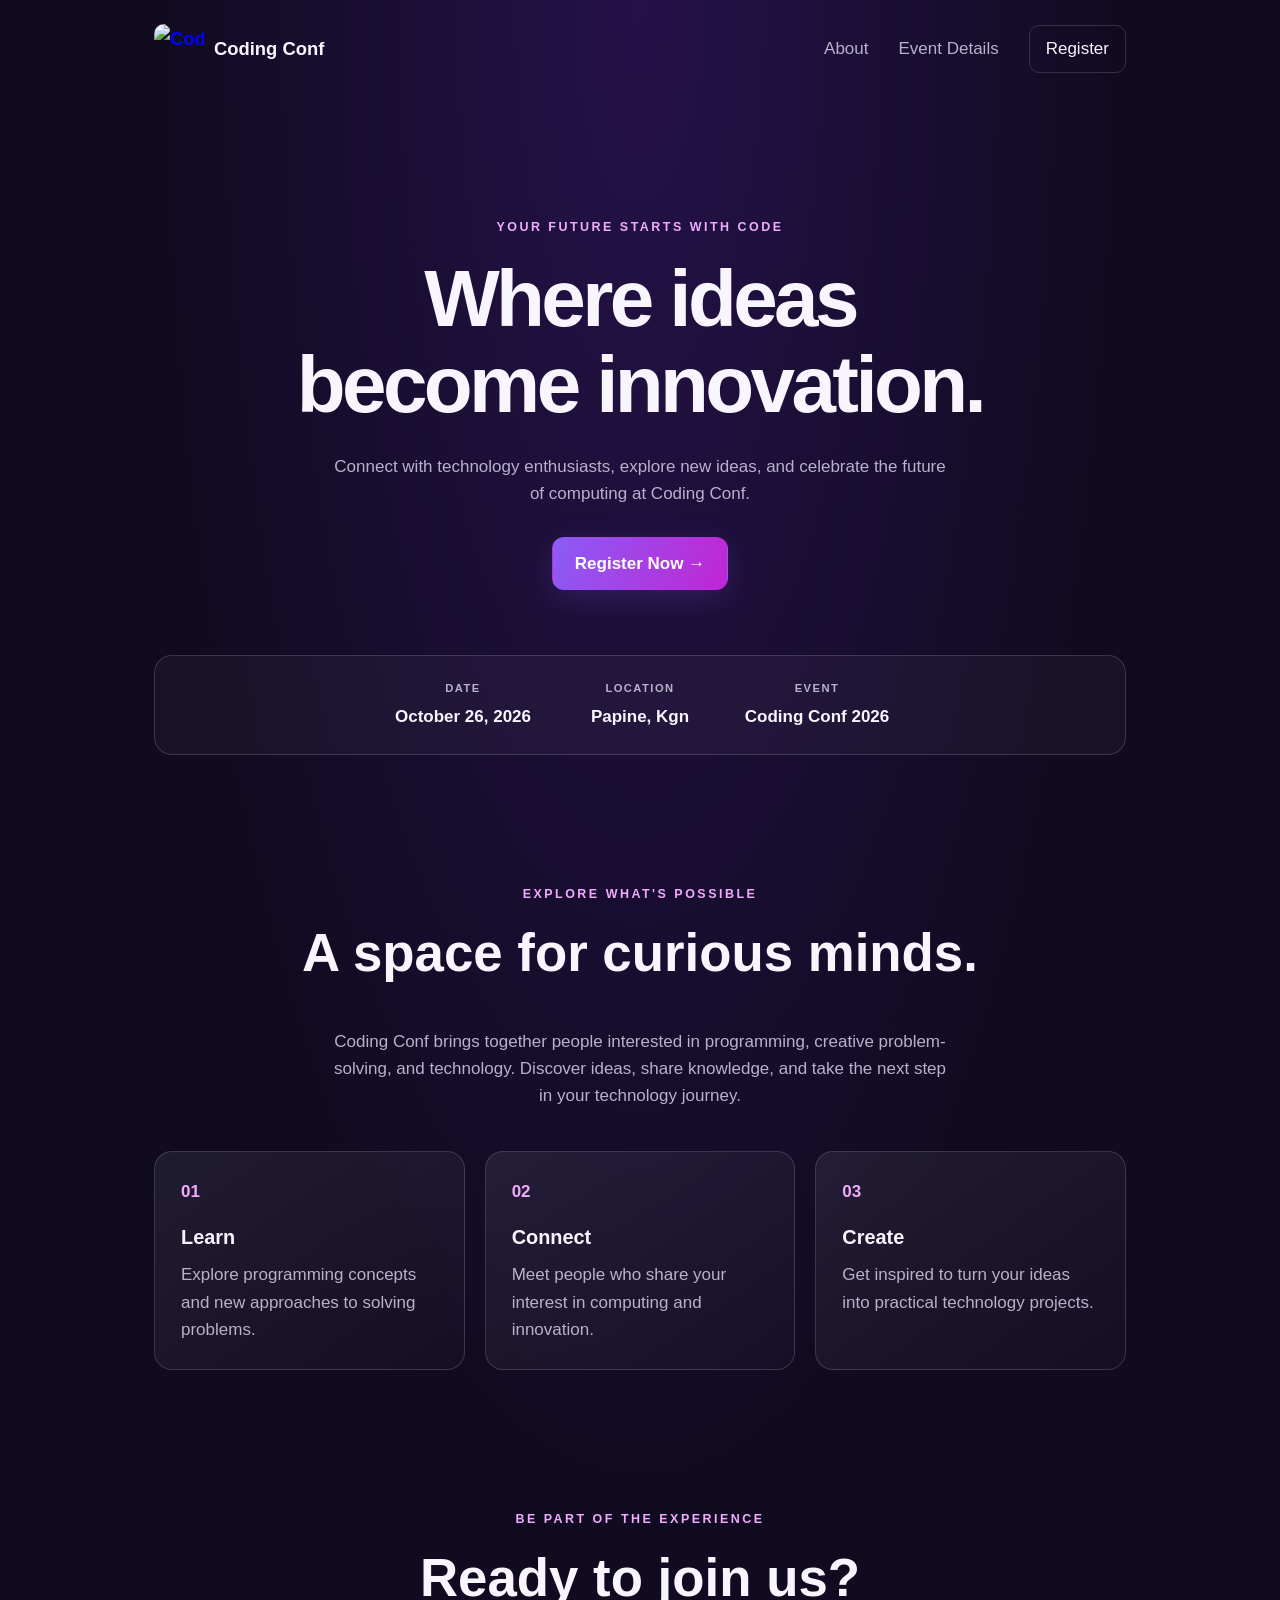
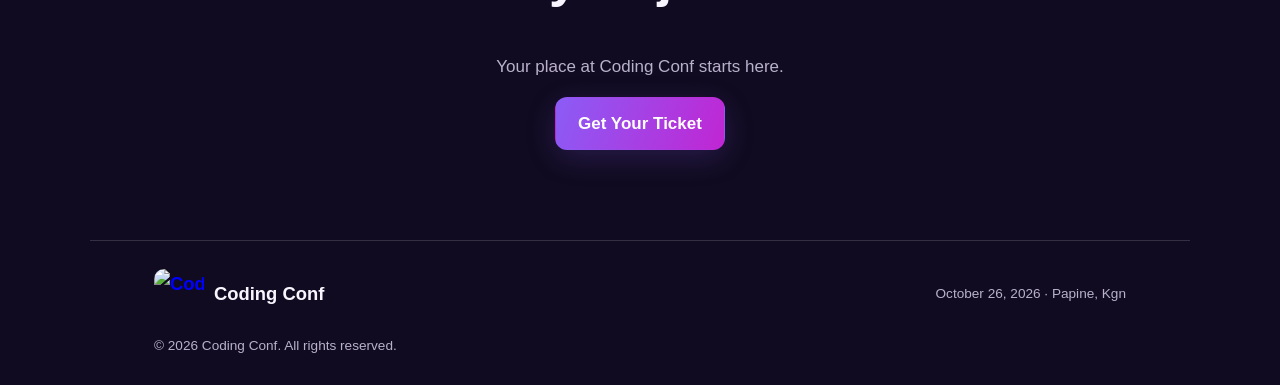
==== index.html @ 2556976c "Add files via upload" ====
<!DOCTYPE html>
<html lang="en">
<head>
    <meta charset="UTF-8">
    <meta name="viewport" content="width=device-width, initial-scale=1.0">
    <meta name="description"
          content="Join Coding Conf, a conference celebrating technology and coding.">
    <title>Coding Conf | Home</title>
    <link rel="stylesheet" href="style.css">
</head>
<body>
<header class="site-header">
    <a class="brand" href="index.html" aria-label="Coding Conf home">
        <img class="brand-icon" src="../assets/logo.png" alt="Coding Conf Logo">
        Coding Conf
    </a>

    <nav aria-label="Main navigation">
        <a href="#about">About</a>
        <a href="#event-details">Event Details</a>
        <a class="nav-register" href="login.html">Register</a>
    </nav>
</header>

<main>
    <section class="hero">
        <p class="eyebrow">YOUR FUTURE STARTS WITH CODE</p>

        <h1>
            Where ideas<br>
            become innovation.
        </h1>

        <p class="hero-description">
            Connect with technology enthusiasts, explore new ideas,
            and celebrate the future of computing at Coding Conf.
        </p>

        <a class="button button-primary" href="login.html">
            Register Now →
        </a>

        <div class="event-summary" id="event-details">
            <div>
                <span class="detail-label">DATE</span>
                <p>October 26, 2026</p>
            </div>

            <div>
                <span class="detail-label">LOCATION</span>
                <p>Papine, Kgn</p>
            </div>

            <div>
                <span class="detail-label">EVENT</span>
                <p>Coding Conf 2026</p>
            </div>
        </div>
    </section>

    <section class="about-section" id="about">
        <p class="eyebrow">EXPLORE WHAT'S POSSIBLE</p>
        <h2>A space for curious minds.</h2>

        <p class="section-description">
            Coding Conf brings together people interested in
            programming, creative problem-solving, and technology.
            Discover ideas, share knowledge, and take the next step
            in your technology journey.
        </p>

        <div class="feature-grid">
            <article class="feature-card">
                <span class="feature-number">01</span>
                <h3>Learn</h3>
                <p>Explore programming concepts and new approaches
                    to solving problems.</p>
            </article>

            <article class="feature-card">
                <span class="feature-number">02</span>
                <h3>Connect</h3>
                <p>Meet people who share your interest in
                    computing and innovation.</p>
            </article>

            <article class="feature-card">
                <span class="feature-number">03</span>
                <h3>Create</h3>
                <p>Get inspired to turn your ideas into
                    practical technology projects.</p>
            </article>
        </div>
    </section>

    <section class="closing-section">
        <p class="eyebrow">BE PART OF THE EXPERIENCE</p>
        <h2>Ready to join us?</h2>
        <p>Your place at Coding Conf starts here.</p>

        <a class="button button-primary" href="login.html">
            Get Your Ticket
        </a>
    </section>
</main>

<footer class="site-footer">
    <a class="brand" href="index.html">
        <img class="brand-icon" src="../assets/logo.png" alt="Coding Conf Footer Logo">
        Coding Conf
    </a>
    <p>October 26, 2026 · Papine, Kgn</p>
    <p class="copyright">© 2026 Coding Conf. All rights reserved.</p>
</footer>
</body>
</html>
---- style.css ----
/* These settings make sizing easier to manage across the page */
* {
    box-sizing: border-box;
}

/* Makes scrolling to different sections look smoother */
html {
    scroll-behavior: smooth;
}

/* Main page style and the dark purple background */
body {
    margin: 0;
    min-height: 100vh;
    background: radial-gradient(ellipse at top, rgba(109, 40, 217, 0.22), transparent 55%), #100b20;
    color: #f8f5ff;
    font-family: Arial, Helvetica, sans-serif;
    font-size: clamp(15px, 1.5vw, 17px);
    line-height: 1.6;
}

/* Stops images from going outside their containers */
img {
    display: block;
    max-width: 100%;
}

/* Keeps links the same color as the rest of their text */
a {
    color: inherit;
    text-decoration: none;
}

/* Makes buttons and input fields use the same font as the page */
button,
input {
    font: inherit;
}

/* Removes the highlight that sometimes appears when tapping on a phone */
button,
a,
input {
    -webkit-tap-highlight-color: transparent;
}

/* Holds the logo and navigation links at the top */
.site-header {
    max-width: 1100px;
    margin: 0 auto;
    padding: 24px clamp(20px, 5vw, 64px);
    display: flex;
    align-items: center;
    justify-content: space-between;
    gap: 24px;
}

/* Keeps the logo icon and website name next to each other */
.brand {
    display: inline-flex;
    align-items: center;
    gap: 10px;
    font-size: 1.15rem;
    font-weight: bold;
    white-space: nowrap;
}

/* The little square beside the website name */
.brand-icon {
    display: inline-grid;
    place-items: center;
    width: 50px;
    height: 50px;
    border-radius: 10px;
    color: blue;
    font-weight: bold;
}

/* Lines up the navigation links */
nav {
    display: flex;
    align-items: center;
    gap: clamp(12px, 3vw, 30px);
}

/* Gives the navigation links a softer color */
nav a {
    color: #b9b1cc;
    transition: color 0.2s;
}

/* Makes links brighter when someone hovers over them or selects them */
nav a:hover,
nav a:focus-visible {
    color: #f8f5ff;
}

/* Makes the register link look more like a button */
nav .nav-register {
    padding: 9px 16px;
    border: 1px solid rgba(255, 255, 255, 0.15);
    border-radius: 10px;
    color: #f8f5ff;
}

/* Makes sure the main content takes up the full available width */
main {
    width: 100%;
}

/* Keeps the main sections from getting too wide */
.hero,
.about-section,
.closing-section,
.site-footer {
    max-width: 1100px;
    margin: 0 auto;
    padding-left: clamp(20px, 5vw, 64px);
    padding-right: clamp(20px, 5vw, 64px);
}

/* The main welcome section at the top of the page */
.hero {
    min-height: 590px;
    padding-top: clamp(65px, 10vw, 120px);
    padding-bottom: 70px;
    text-align: center;
}

/* The small uppercase text above the main headings */
.eyebrow {
    margin: 0 0 18px;
    color: #f0abfc;
    font-size: 0.78rem;
    font-weight: bold;
    letter-spacing: 0.2em;
}

/* Removes the extra space at the top of headings and paragraphs */
h1,
h2,
h3,
p {
    margin-top: 0;
}

/* Sets the size and spacing for the main headings */
.hero h1,
.form-intro h1,
.success-message h1 {
    font-size: clamp(2.5rem, 7vw, 5rem);
    line-height: 1.08;
    letter-spacing: -0.045em;
}

/* Adds space below the main homepage heading */
.hero h1 {
    margin-bottom: 24px;
}

/* Keeps the descriptions from stretching too far across the page */
.hero-description,
.section-description {
    max-width: 620px;
    margin: 0 auto 30px;
    color: #b9b1cc;
}

/* General button style used around the website */
.button {
    display: inline-flex;
    align-items: center;
    justify-content: center;
    gap: 12px;
    min-height: 48px;
    padding: 12px 22px;
    border: 1px solid transparent;
    border-radius: 12px;
    cursor: pointer;
    font-weight: bold;
    text-align: center;
    transition: 0.2s;
}

/* Moves the button up a little when hovered over */
.button:hover {
    transform: translateY(-2px);
}

/* The main button with the purple and pink gradient */
.button-primary {
    background: linear-gradient(110deg, #8b5cf6, #c026d3);
    color: white;
    box-shadow: 0 8px 30px rgba(139, 92, 246, 0.2);
}

/* Gives the main button a stronger glow on hover */
.button-primary:hover {
    box-shadow: 0 10px 35px rgba(192, 38, 211, 0.3);
}

/* Holds the date, location and other event information */
.event-summary {
    display: flex;
    justify-content: center;
    flex-wrap: wrap;
    gap: 32px;
    margin-top: 65px;
    padding: 24px;
    border: 1px solid rgba(255, 255, 255, 0.15);
    border-radius: 18px;
    background: rgba(255, 255, 255, 0.035);
}

/* Stops each event detail from becoming too narrow */
.event-summary > div {
    min-width: 145px;
}

/* Small labels above the event details */
.detail-label {
    display: block;
    color: #b9b1cc;
    font-size: 0.7rem;
    font-weight: bold;
    letter-spacing: 0.13em;
}

/* Makes the actual event details stand out */
.event-summary p {
    margin: 5px 0 0;
    font-weight: bold;
}

/* The section that explains what the event is about */
.about-section {
    padding-top: 60px;
    padding-bottom: 80px;
    text-align: center;
}

/* Sets the size of the headings in the about and closing sections */
.about-section h2,
.closing-section h2 {
    font-size: clamp(2rem, 5vw, 3.3rem);
    line-height: 1.15;
}

/* Leaves some room between the section description and the cards */
.section-description {
    margin-bottom: 42px;
}

/* Arranges the feature cards in three columns */
.feature-grid {
    display: grid;
    grid-template-columns: repeat(3, 1fr);
    gap: 20px;
    text-align: left;
}

/* Gives each feature its own card with a slightly see-through background */
.feature-card {
    padding: 26px;
    border: 1px solid rgba(255, 255, 255, 0.15);
    border-radius: 18px;
    background: linear-gradient(145deg, rgba(255, 255, 255, 0.07), rgba(255, 255, 255, 0.02));
    transition: 0.2s;
}

/* Adds a little movement and a brighter border when hovering over a card */
.feature-card:hover {
    transform: translateY(-5px);
    border-color: rgba(192, 132, 252, 0.6);
}

/* Colors the feature numbers pink so they stand out */
.feature-number {
    color: #f0abfc;
    font-weight: bold;
}

/* Adds space between the feature number and its heading */
.feature-card h3 {
    margin: 16px 0 8px;
}

/* Makes the card descriptions a little less bright */
.feature-card p {
    margin-bottom: 0;
    color: #b9b1cc;
}

/* The final section encouraging visitors to register */
.closing-section {
    padding-top: 60px;
    padding-bottom: 90px;
    text-align: center;
}

/* Gives the closing section paragraph a softer color */
.closing-section > p:not(.eyebrow) {
    color: #b9b1cc;
}

/* Keeps the registration page from getting too wide */
.form-page {
    max-width: 720px;
    margin: 0 auto;
    padding: 55px clamp(20px, 5vw, 64px) 85px;
}

/* Centers the introduction above the registration form */
.form-intro {
    margin-bottom: 35px;
    text-align: center;
}

/* Adds some room below the registration page heading */
.form-intro h1 {
    margin-bottom: 20px;
}

/* Softens the text explaining how to register */
.form-intro > p:not(.eyebrow) {
    color: #b9b1cc;
}

/* Makes the event details slightly smaller on the form page */
.form-event-details {
    font-size: 0.9rem;
}

/* The main box containing all the registration fields */
.registration-form {
    padding: clamp(22px, 5vw, 38px);
    border: 1px solid rgba(255, 255, 255, 0.15);
    border-radius: 22px;
    background: rgba(28, 21, 49, 0.82);
    box-shadow: 0 25px 80px rgba(0, 0, 0, 0.18);
}

/* Adds space between each form field */
.form-group {
    margin-bottom: 24px;
}

/* Makes the field labels easier to notice */
.form-group label {
    display: block;
    margin-bottom: 9px;
    font-size: 0.94rem;
    font-weight: bold;
}

/* Styles the boxes where visitors enter their information */
.form-group input {
    display: block;
    width: 100%;
    min-height: 49px;
    padding: 12px 14px;
    border: 1px solid rgba(255, 255, 255, 0.15);
    border-radius: 10px;
    outline: none;
    background: #120d22;
    color: #f8f5ff;
    transition: 0.2s;
}

/* Makes placeholder text visible without being too bright */
.form-group input::placeholder {
    color: #8f86a4;
}

/* Highlights the input box when someone clicks into it */
.form-group input:focus {
    border-color: #a78bfa;
    box-shadow: 0 0 0 3px rgba(167, 139, 250, 0.15);
}

/* Turns the input border red when the field has an error */
.form-group input[aria-invalid="true"] {
    border-color: #fca5a5;
}

/* Extra information shown underneath a form field */
.field-hint {
    display: block;
    margin-top: 7px;
    color: #b9b1cc;
    font-size: 0.82rem;
}

/* Shows the error message below a field */
.error-message {
    display: block;
    margin-top: 5px;
    color: #fca5a5;
    font-size: 0.85rem;
}



/* General error message for problems with the whole form */
.form-notice {
    color: #fca5a5;
    font-size: 0.9rem;
}

/* Makes the submit button stretch across the form */
.submit-button {
    width: 100%;
    border: 0;
}

/* Link that takes visitors back to the previous page */
.back-link {
    display: block;
    margin-top: 22px;
    color: #b9b1cc;
    text-align: center;
}

/* Brightens the back link when someone hovers over it */
.back-link:hover {
    color: #f8f5ff;
}

/* Keeps the ticket page centered and easy to read */
.ticket-page {
    max-width: 900px;
    margin: 0 auto;
    padding: 55px clamp(20px, 5vw, 64px) 90px;
}

/* Centers the message shown after registration is successful */
.success-message {
    margin-bottom: 40px;
    text-align: center;
}

/* The green circle with the success symbol */
.success-icon {
    display: inline-grid;
    place-items: center;
    width: 48px;
    height: 48px;
    margin-bottom: 22px;
    border: 1px solid rgba(134, 239, 172, 0.4);
    border-radius: 50%;
    background: rgba(134, 239, 172, 0.1);
    color: #86efac;
    font-size: 1.5rem;
}

/* Sets a more suitable heading size for the success page */
.success-message h1 {
    font-size: clamp(2rem, 5vw, 3.6rem);
}

/* Makes the text under the success message less prominent */
.success-message > p {
    color: #b9b1cc;
}

/* The main ticket card with its glass-like background */
.ticket-card {
    position: relative;
    overflow: hidden;
    padding: clamp(22px, 5vw, 40px);
    border: 1px solid rgba(255, 255, 255, 0.3);
    border-radius: 24px;
    background: radial-gradient(circle at top right, rgba(192, 132, 252, 0.25), transparent 45%), rgba(255, 255, 255, 0.075);
    backdrop-filter: blur(18px);
    -webkit-backdrop-filter: blur(18px);
    box-shadow: 0 25px 80px rgba(0, 0, 0, 0.3);
}

/* Lines up the top, bottom and attendee information inside the ticket */
.ticket-top,
.ticket-bottom,
.attendee-details {
    display: flex;
    align-items: center;
    justify-content: space-between;
    gap: 20px;
}

/* The small ticket type label in the top corner */
.ticket-badge {
    padding: 7px 10px;
    border: 1px solid rgba(255, 255, 255, 0.15);
    border-radius: 8px;
    color: #f0abfc;
    font-size: 0.68rem;
    font-weight: bold;
    letter-spacing: 0.08em;
}

/* Gives the event name and location room inside the ticket */
.ticket-event {
    padding: 45px 0 35px;
}

/* Makes the event name stand out on the ticket */
.ticket-event h2 {
    margin-bottom: 8px;
    font-size: clamp(1.6rem, 4vw, 2.4rem);
}

/* Styles the date and location below the event name */
.ticket-event p {
    margin-bottom: 0;
    color: #b9b1cc;
}

/* The dashed line that separates ticket sections */
.ticket-divider {
    height: 1px;
    border-top: 1px dashed rgba(255, 255, 255, 0.3);
}

/* Holds the attendee photo, name and ticket number */
.attendee-details {
    justify-content: flex-start;
    padding: 28px 0;
}

/* The attendee's profile picture on the ticket */
.ticket-avatar {
    flex-shrink: 0;
    width: 76px;
    height: 76px;
    border: 2px solid rgba(255, 255, 255, 0.6);
    border-radius: 50%;
    background: #29203f;
    object-fit: cover;
}

/* Allows the attendee information to use the remaining space */
.attendee-info {
    min-width: 0;
    flex: 1;
}

/* Stops long names from breaking the ticket layout */
.attendee-info h3 {
    overflow-wrap: anywhere;
    margin: 4px 0;
    font-size: clamp(1rem, 3vw, 1.4rem);
}

/* Gives the attendee email address a pink color */
.attendee-info a {
    color: #f0abfc;
    overflow-wrap: anywhere;
}

/* Keeps the ticket number aligned to the right */
.ticket-number {
    flex-shrink: 0;
    text-align: right;
}

/* Makes the ticket number easy to find */
.ticket-number p {
    margin: 5px 0 0;
    font-size: 1.25rem;
    font-weight: bold;
}

/* Holds the extra ticket information along the bottom */
.ticket-bottom {
    flex-wrap: wrap;
    padding-top: 24px;
    border-top: 1px solid rgba(255, 255, 255, 0.15);
}

/* Styles the small details in the bottom section */
.ticket-bottom p {
    margin: 6px 0 0;
    font-size: 0.9rem;
    font-weight: bold;
}

/* Lines up the buttons underneath the ticket */
.ticket-actions {
    display: flex;
    justify-content: center;
    flex-wrap: wrap;
    gap: 14px;
    margin-top: 30px;
}

/* The footer with the final links and copyright text */
.site-footer {
    display: flex;
    align-items: center;
    justify-content: space-between;
    flex-wrap: wrap;
    gap: 16px;
    padding-top: 28px;
    padding-bottom: 28px;
    border-top: 1px solid rgba(255, 255, 255, 0.15);
}

/* Keeps footer text small and muted */
.site-footer p {
    margin: 0;
    color: #b9b1cc;
    font-size: 0.85rem;
}

/* Puts the copyright on its own line */
.copyright {
    width: 100%;
}

/* Stops headings from overflowing when the text is long */
h1,
h2,
h3 {
    overflow-wrap: break-word;
}

/* Adds some space above focused links, buttons and inputs when scrolling */
button,
a,
input {
    scroll-margin-top: 20px;
}

/* Adds a clear outline when navigating with a keyboard */
a:focus-visible,
button:focus-visible,
input:focus-visible {
    outline: 3px solid #f0abfc;
    outline-offset: 4px;
}

/* Adjusts the layout for tablets and smaller screens */
@media (max-width: 700px) {

    /* Moves the header items towards the top */
    .site-header {
        align-items: flex-start;
    }

    /* Allows navigation links to move onto another line */
    .site-header nav {
        flex-wrap: wrap;
        justify-content: flex-end;
    }

    /* Stacks the feature cards into a single column */
    .feature-grid {
        grid-template-columns: 1fr;
    }

    /* Lets the hero section take up only the space it needs */
    .hero {
        min-height: auto;
    }

    /* Brings the event details a little closer together */
    .event-summary {
        gap: 22px;
    }

    /* Makes the event detail items narrower on smaller screens */
    .event-summary > div {
        min-width: 120px;
    }

    /* Stacks the footer content neatly */
    .site-footer {
        align-items: flex-start;
        flex-direction: column;
    }

    /* Lets the copyright text fit its content */
    .copyright {
        width: auto;
    }
}
#ticket-header{
    margin: 0;
    max-width: 11000px;
    background: radial-gradient(ellipse at top, rgba(109, 40, 217, 0.22), transparent 55%), #100b20;
    color: #f8f5ff;
    font-family: Arial, Helvetica, sans-serif;
    font-size: clamp(15px, 1.5vw, 17px);
    line-height: 1.6;
}
#ticket-footer{
    background: radial-gradient(ellipse at top, rgba(109, 40, 217, 0.22), transparent 55%), #100b20;
    color: #f8f5ff
    font-family: Arial, Helvetica, sans-serif;
    font-size: clamp(15px, 1.5vw, 17px);
}

/* Extra changes for smaller mobile phones */
@media (max-width: 480px) {

    /* Puts the logo above the navigation links */
    .site-header {
        flex-direction: column;
        gap: 18px;
    }

    /* Aligns the navigation links to the left */
    .site-header nav {
        justify-content: flex-start;
        gap: 16px;
    }

    /* Reduces the space above the hero heading */
    .hero {
        padding-top: 60px;
    }

    /* Stacks the event details vertically */
    .event-summary {
        flex-direction: column;
        align-items: flex-start;
        gap: 18px;
        text-align: left;
    }

    /* Makes each event detail take up the full width */
    .event-summary > div {
        width: 100%;
    }

    /* Stacks the ticket header items on small screens */
    .ticket-top {
        align-items: flex-start;
        flex-direction: column;
    }

    /* Allows attendee details to wrap when space is limited */
    .attendee-details {
        flex-wrap: wrap;
    }

    /* Moves the ticket number towards the right */
    .ticket-number {
        margin-left: auto;
    }

    /* Adds space between the bottom ticket details */
    .ticket-bottom {
        gap: 20px;
    }

    /* Makes the ticket buttons full width on phones */
    .ticket-actions .button {
        width: 100%;
    }
}
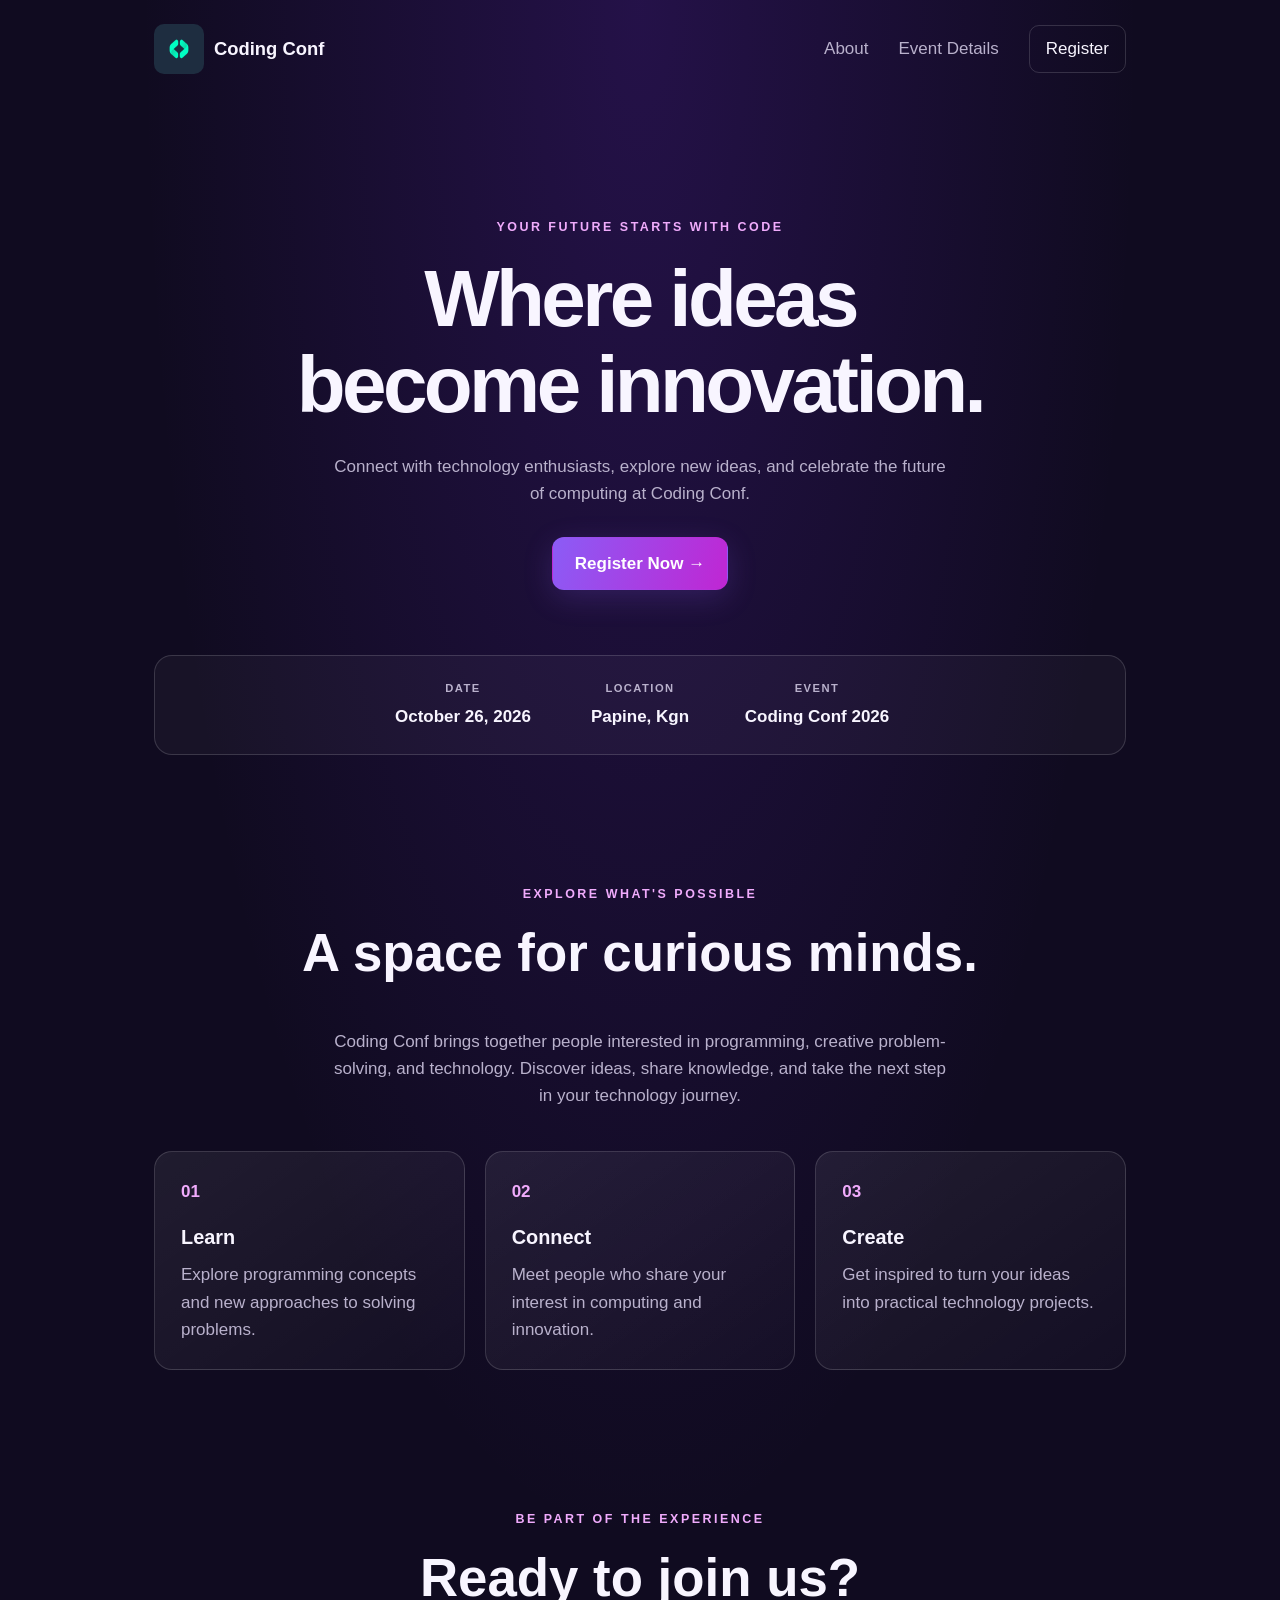
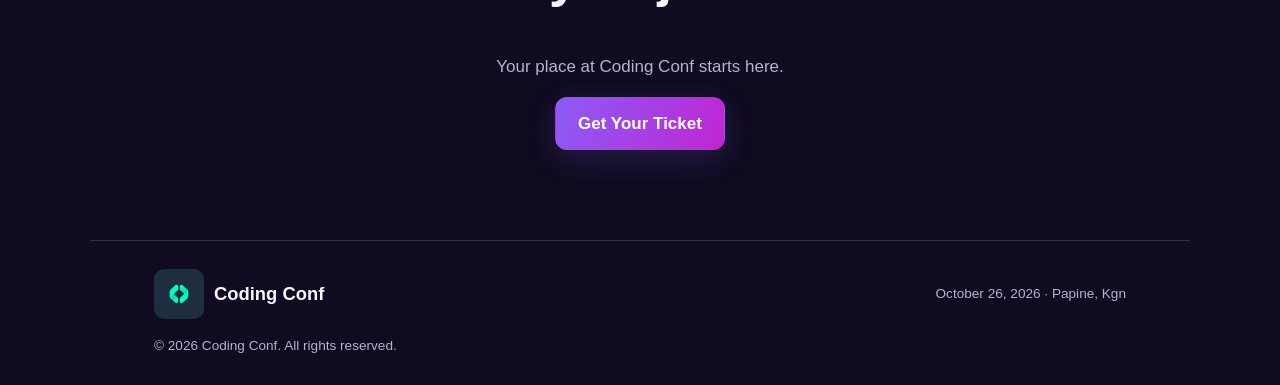
==== commit 1768e4fb: "Fix logo image path in index.html Updated logo file path in the HTML header and footer." ====
--- a/index.html
+++ b/index.html
@@ -11,7 +11,7 @@
 <body>
 <header class="site-header">
     <a class="brand" href="index.html" aria-label="Coding Conf home">
-        <img class="brand-icon" src="../assets/logo.png" alt="Coding Conf Logo">
+        <img class="brand-icon" src="logo.png" alt="Coding Conf Logo">
         Coding Conf
     </a>
 
@@ -106,7 +106,7 @@
 
 <footer class="site-footer">
     <a class="brand" href="index.html">
-        <img class="brand-icon" src="../assets/logo.png" alt="Coding Conf Footer Logo">
+        <img class="brand-icon" src="logo.png" alt="Coding Conf Footer Logo">
         Coding Conf
     </a>
     <p>October 26, 2026 · Papine, Kgn</p>
